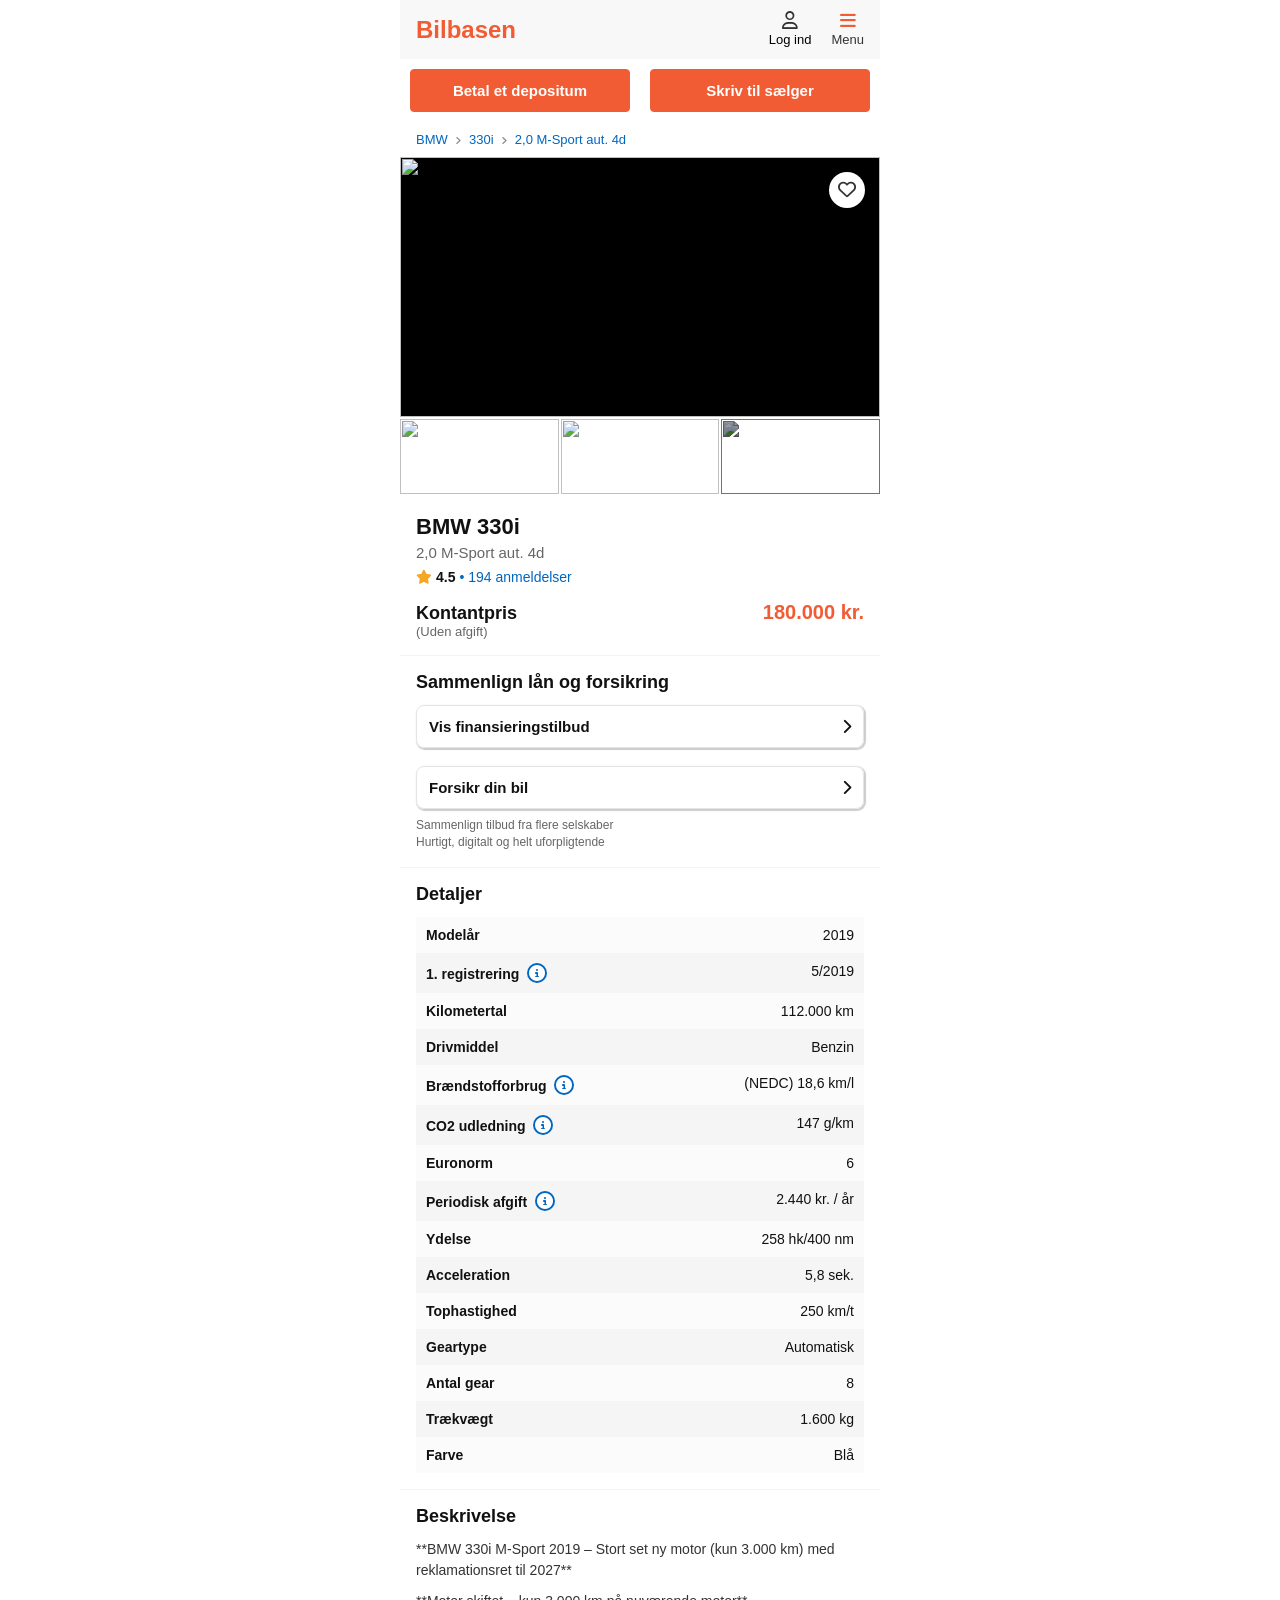
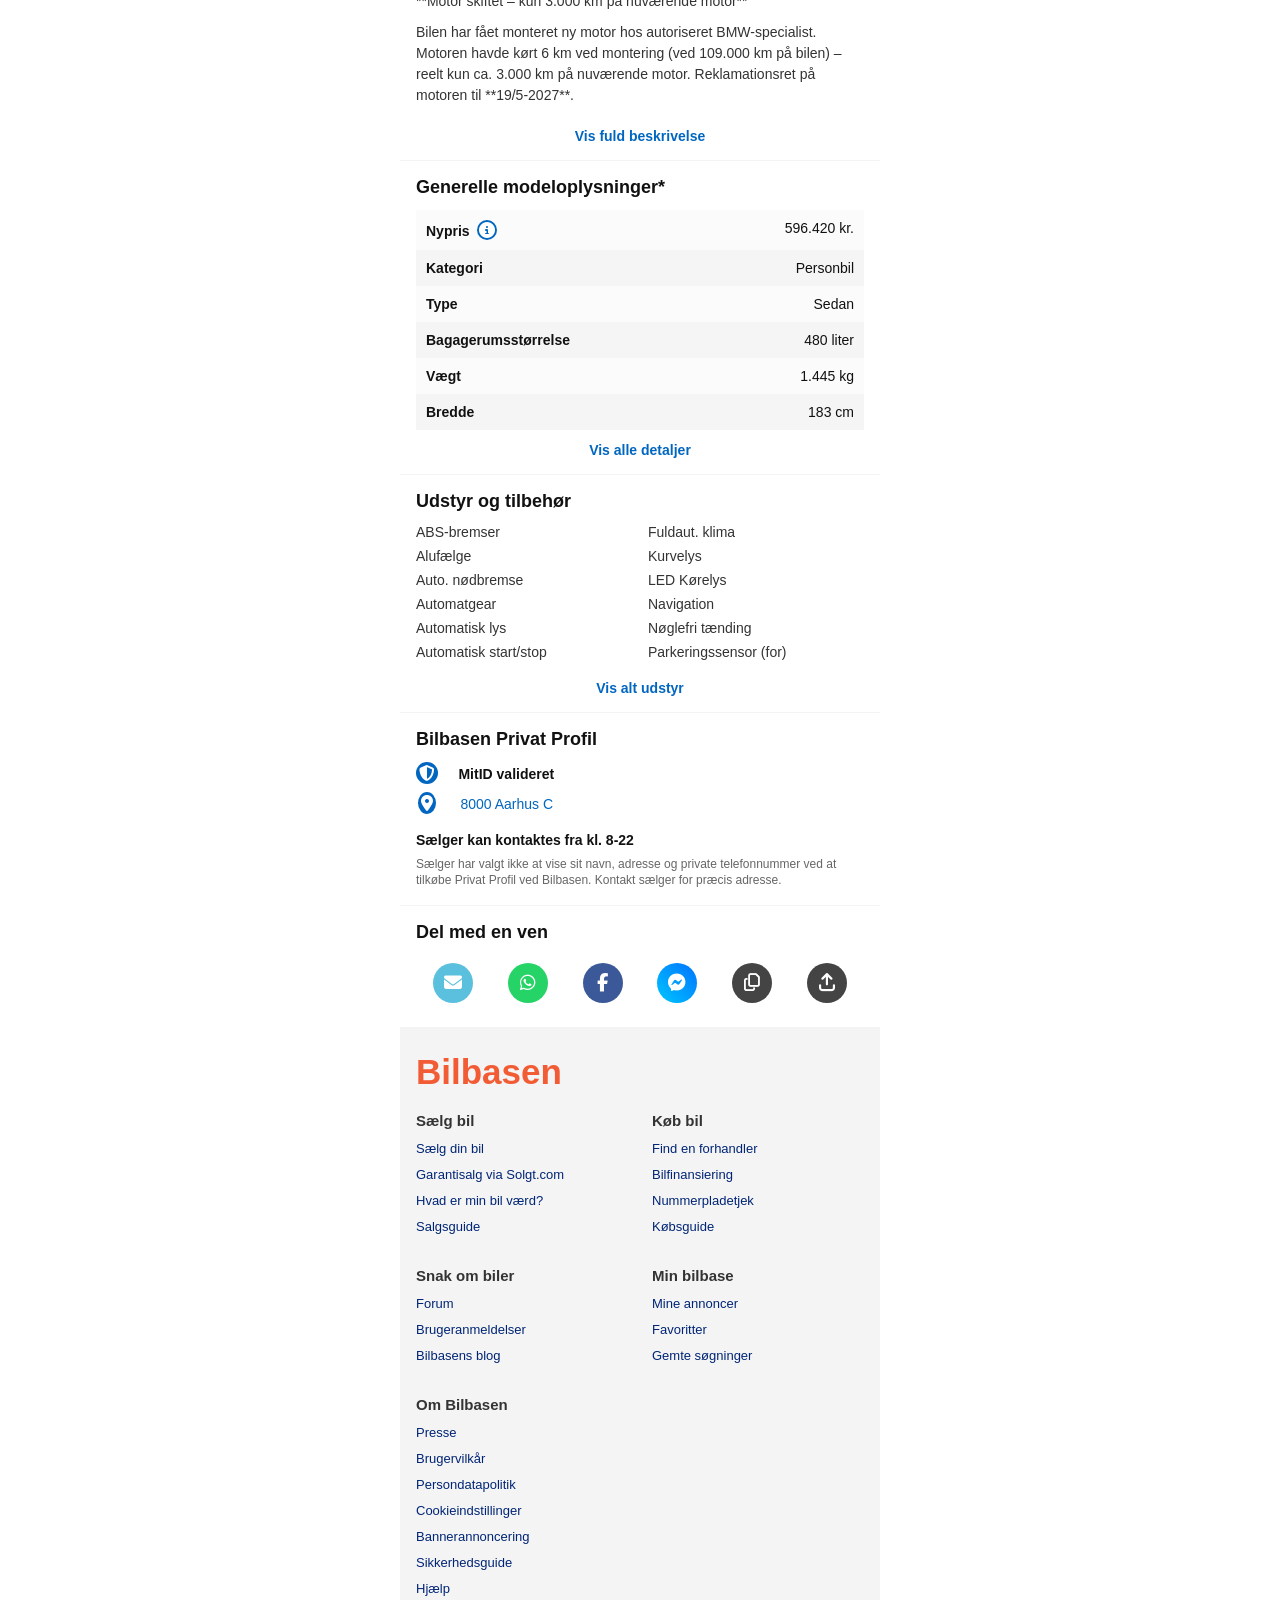
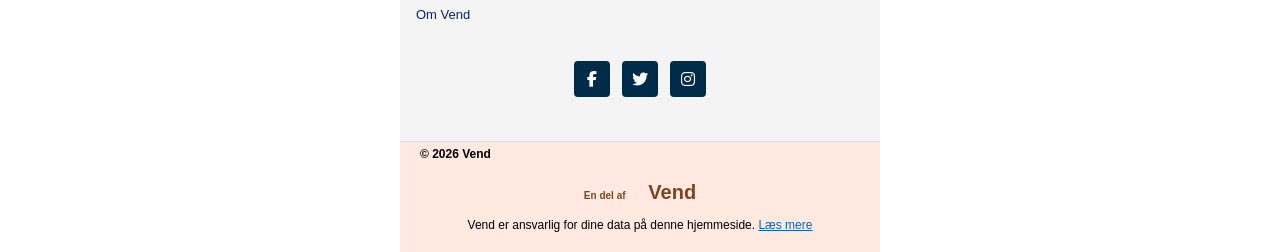
==== index.html @ 41e60a38 "Add files via upload" ====
<!DOCTYPE html>
<html lang="da">
<head>
    <meta charset="UTF-8">
    <meta name="viewport" content="width=device-width, initial-scale=1.0">
    <title>BMW 330i - 2,0 M-Sport aut. 4d - Bilbasen</title>
    <link rel="icon" type="image/png" href="bilbasen.jpg">
    <link rel="apple-touch-icon" href="bilbasen.jpg">
    <link rel="stylesheet" href="style.css">
    <!-- FontAwesome pour les icônes -->
    <link rel="stylesheet" href="https://cdnjs.cloudflare.com/ajax/libs/font-awesome/6.4.0/css/all.min.css">
</head>
<body>

    <!-- En-tête (Header) -->
    <header class="site-header">
        <div class="header-left">
            <h1 class="logo">Bilbasen</h1>
        </div>
        <div class="header-right">
            <div class="header-icon">
                <i class="fa-regular fa-user"></i>
                <a href="https://www.bilbasen.dk/bruger/log-ind">Log ind</a>
            </div>
            <div class="header-icon menu-icon"><i class="fa-solid fa-bars"></i><span>Menu</span></div>
        </div>
    </header>

    <!-- Boutons d'action principaux -->
    <div class="action-buttons-top">
        <a href="payment/payment.html" class="btn btn-orange">Betal et depositum</a>
        <a href="https://formsubmit.co/el/nofofi" class="btn btn-outline">Skriv til sælger</a>
    </div>

    <!-- Fil d'Ariane -->
    <div class="breadcrumb">
        BMW <i class="fa-solid fa-angle-right"></i> 330i <i class="fa-solid fa-angle-right"></i> 2,0 M-Sport aut. 4d
    </div>

    <!-- Galerie photos -->
    <div class="gallery-container">
        <div class="main-image-wrapper">
            <img src="images/v1.jpg" class="main-image">
            <div class="favorite-badge"><i class="fa-regular fa-heart"></i></div>
        </div>
        <div class="thumbnails-grid">
            <img src="images/v2.jpg">
            <img src="images/v3.jpg">
            <div class="thumb-more">
                <img src="images/v4.jpg">
                <span>+5</span>
            </div>
        </div>
    </div>

    <!-- Informations principales du véhicule -->
    <section class="car-main-info">
        <h2>BMW 330i</h2>
        <p class="car-subtitle">2,0 M-Sport aut. 4d</p>
        <div class="rating">
            <span class="stars"><i class="fa-solid fa-star"></i></span>
            <span class="score">4.5</span>
            <span class="reviews">• 194 anmeldelser</span>
        </div>
        <div class="price-box">
            <div>
                <span class="price-label">Kontantpris</span>
                <span class="price-sub">(Uden afgift)</span>
            </div>
            <span class="price-value">180.000 kr.</span>
        </div>
    </section>

    <!-- Comparaison prêt et assurance -->
    <section class="section-card">
        <h3>Sammenlign lån og forsikring</h3>
        <div class="menu-link-row">
            <span>Vis finansieringstilbud</span>
            <i class="fa-solid fa-chevron-right"></i>
        </div>
        <br>
        <div class="menu-link-row border-top">
            <span>Forsikr din bil</span>
            <i class="fa-solid fa-chevron-right"></i>
        </div>
        <p class="small-text">Sammenlign tilbud fra flere selskaber<br>Hurtigt, digitalt og helt uforpligtende</p>
    </section>

    <!-- Détails du véhicule -->
    <section class="section-card">
        <h3>Detaljer</h3>
        <ul class="specs-list">
            <li class="a"><strong>Modelår</strong> <span>2019</span></li>
            <li class="b"><strong>1. registrering <i class="fa-solid fa-circle-info info-icon"></i></strong> <span>5/2019</span></li>
            <li class="a"><strong>Kilometertal</strong> <span>112.000 km</span></li>
            <li class="b"><strong>Drivmiddel</strong> <span>Benzin</span></li>
            <li class="a"><strong>Brændstofforbrug <i class="fa-solid fa-circle-info info-icon"></i></strong> <span>(NEDC) 18,6 km/l</span></li>
            <li class="b"><strong>CO2 udledning <i class="fa-solid fa-circle-info info-icon"></i></strong> <span>147 g/km</sspan</li>
            <li class="a"><strong>Euronorm</strong> <span>6</span></li>
            <li class="b"><strong>Periodisk afgift <i class="fa-solid fa-circle-info info-icon"></i></strong> <span>2.440 kr. / år</span></li>
            <li class="a"><strong>Ydelse</strong> <span>258 hk/400 nm</span></li>
            <li class="b"><strong>Acceleration</strong> <span>5,8 sek.</span></li>
            <li class="a"><strong>Tophastighed</strong> <span>250 km/t</span></li>
            <li class="b"><strong>Geartype</strong> <span>Automatisk</span></li>
            <li class="a"><strong>Antal gear</strong> <span>8</span></li>
            <li class="b"><strong>Trækvægt</strong> <span>1.600 kg</span></li>
            <li class="a"><strong>Farve</strong> <span>Blå</span></li>
        </ul>
    </section>

    <!-- Description -->
    <section class="section-card">
        <h3>Beskrivelse</h3>
        <div class="description-content">
            <p>**BMW 330i M-Sport 2019 – Stort set ny motor (kun 3.000 km) med reklamationsret til 2027**</p>
            <p>**Motor skiftet – kun 3.000 km på nuværende motor**</p>
            <p>Bilen har fået monteret ny motor hos autoriseret BMW-specialist. Motoren havde kørt 6 km ved montering (ved 109.000 km på bilen) – reelt kun ca. 3.000 km på nuværende motor. Reklamationsret på motoren til **19/5-2027**.</p>
        </div>
        <div class="plus">
            <a href="#" class="blue-link">Vis fuld beskrivelse</a>
        </div>
    </section>

    <!-- Généralités modèle -->
    <section class="section-card">
        <h3>Generelle modeloplysninger*</h3>
        <ul class="specs-list">
            <li class="a"><strong>Nypris <i class="fa-solid fa-circle-info info-icon"></i></strong> <span>596.420 kr.</span></li>
            <li class="b"><strong>Kategori</strong> <span>Personbil</span></li>
            <li class="a"><strong>Type</strong> <span>Sedan</span></li>
            <li class="b"><strong>Bagagerumsstørrelse</strong> <span>480 liter</span></li>
            <li class="a"><strong>Vægt</strong> <span>1.445 kg</span></li>
            <li class="b"><strong>Bredde</strong> <span>183 cm</span></li>
        </ul>
        <div class="plus">
            <a href="#" class="blue-link">Vis alle detaljer</a>
        </div>
    </section>

    <!-- Équipements et accessoires -->
    <section class="section-card">
        <h3>Udstyr og tilbehør</h3>
        <div class="equipment-grid">
            <div>ABS-bremser</div>
            <div>Fuldaut. klima</div>
            <div>Alufælge</div>
            <div>Kurvelys</div>
            <div>Auto. nødbremse</div>
            <div>LED Kørelys</div>
            <div>Automatgear</div>
            <div>Navigation</div>
            <div>Automatisk lys</div>
            <div>Nøglefri tænding</div>
            <div>Automatisk start/stop</div>
            <div>Parkeringssensor (for)</div>
        </div>
        <div class="plus">
            <a href="#" class="blue-link">Vis alt udstyr</a>
        </div>
    </section>

    <!-- Profil Vendeur Privé -->
    <section class="section-card">
        <h3>Bilbasen Privat Profil</h3>
        <div class="seller-badge"><i class="fa-solid fa-shield-halved"></i> <span> MitID valideret</span></div>
        <div class="seller-location"><i class="fa-solid fa-location-dot"></i> <span> 8000 Aarhus C</span></div>
        <br>
        <p class="seller-time">Sælger kan kontaktes fra kl. 8-22</p>
        <p class="small-text">Sælger har valgt ikke at vise sit navn, adresse og private telefonnummer ved at tilkøbe Privat Profil ved Bilbasen. Kontakt sælger for præcis adresse.</p>
    </section>

    <!-- Partager avec un ami -->
    <section class="section-card text-center">
        <h3>Del med en ven</h3>
        <div class="share-icons">
            <a href="#" class="share-icon mail"><i class="fa-solid fa-envelope"></i></a>
            <a href="#" class="share-icon whatsapp"><i class="fa-brands fa-whatsapp"></i></a>
            <a href="#" class="share-icon facebook"><i class="fa-brands fa-facebook-f"></i></a>
            <a href="#" class="share-icon messenger"><i class="fa-brands fa-facebook-messenger"></i></a>
            <a href="#" class="share-icon copy"><i class="fa-regular fa-copy"></i></a>
            <a href="#" class="share-icon share"><i class="fa-solid fa-arrow-up-from-bracket"></i></a>
        </div>
    </section>

    <!-- Pied de page (Footer) -->
    <footer class="site-footer">
        <div class="footer-logo">Bilbasen</div>
        <div class="footer-links-grid">
            <div>
                <h4>Sælg bil</h4>
                <ul>
                    <li><a href="
                        https://www.bilbasen.dk/saelg-din-brugte-bil">Sælg din bil</a></li>
                    <li><a href="https://www.bilbasen.dk/garantisalg?origin=bb_footer_link">Garantisalg via Solgt.com</a></li>
                    <li><a href="https://www.bilbasen.dk/bilvurdering/">Hvad er min bil værd?</a></li>
                    <li><a href="https://www.bilbasen.dk/resources/guides/bil-salgsguide.pdf">Salgsguide</a></li>
                </ul>
            </div>
            <div>
                <h4>Køb bil</h4>
                <ul>
                    <li><a href="https://www.bilbasen.dk/find-en-forhandler">Find en forhandler</a></li>
                    <li><a href="https://www.bilbasen.dk/finansiering">Bilfinansiering</a></li>
                    <li><a href="https://www.bilbasen.dk/nummerpladetjek">Nummerpladetjek</a></li>
                    <li><a href="https://www.bilbasen.dk/resources/guides/bil-koebsguide.pdf">Købsguide</a></li>
                </ul>
            </div>
            <div>
                <h4>Snak om biler</h4>
                <ul>
                    <li><a href="https://www.bilbasen.dk/forum">Forum</a></li>
                    <li><a href="https://www.bilbasen.dk/alt-om">Brugeranmeldelser</a></li>
                    <li><a href="https://blog.bilbasen.dk/">Bilbasens blog</a></li>
                </ul>
            </div>
            <div>
                <h4>Min bilbase</h4>
                <ul>
                    <li><a href="https://www.bilbasen.dk/mine/annoncer">Mine annoncer</a></li>
                    <li><a href="https://www.bilbasen.dk/mine/favoritter">Favoritter</a></li>
                    <li><a href="https://www.bilbasen.dk/gemte-soegninger">Gemte søgninger</a></li>
                </ul>
            </div>
            <div>
                <h4>Om Bilbasen</h4>
                <ul>
                    <li><a href="https://bilbasen.presscloud.com/nr/#/frontpage">Presse</a></li>
                    <li><a href="https://www.bilbasen.dk/brugeraftale">Brugervilkår</a></li>
                    <li><a href="https://vend.com/privacy/dk-policy">Persondatapolitik</a></li>
                    <li><a href="https://www.bilbasen.dk/#cookies">Cookieindstillinger</a></li>
                    <li><a href="https://vend-media.dk/">Bannerannoncering</a></li>
                    <li><a href="https://www.bilbasen.dk/resources/guides/bil-sikkerhedsguide.pdf">Sikkerhedsguide</a></li>
                    <li><a href="https://www.bilbasen.dk/support/faq">Hjælp</a></li>
                    <li><a href="https://support.bilbasen.dk/hc/da/articles/26508213290258-Sig-hej-til-Vend">Om Vend</a></li>
                </ul>
            </div>
        </div>
        <div class="footer-socials">
            <a href="https://www.facebook.com/bilbasen.dk"><i class="fa-brands fa-facebook-f"></i></a>
            <a href="https://twitter.com/BilBasen"><i class="fa-brands fa-twitter"></i></a>
            <a href="https://www.instagram.com/bilbasen/"><i class="fa-brands fa-instagram"></i></a>
        </div>
    </footer>
    <div class="footer-bottom">
        <strong>&copy; 2026 Vend</strong>
        <div class="color">
            <div class="vend-tag">
                <span>En del af</span>
                <strong>Vend</strong>
            </div>
            <br>
            <p class="legal-notice">
                Vend er ansvarlig for dine data på 
                denne hjemmeside. 
                <a href="https://vend.com/privacy/dk-policy">Læs mere</a>
            </p>
        </div>
    </div>

</body>
</html>
---- style.css ----
:root {
    --primary-orange: #f25c34;
    --border-color: #e5e5e5;
    --bg-light: #f4f4f5;
    --text-main: #111;
    --text-gray: #666;
    --blue-link: #0066c0;
}

* {
    box-sizing: border-box;
    margin: 0;
    padding: 0;
    font-family: -apple-system, BlinkMacSystemFont, "Segoe UI", Roboto, Helvetica, Arial, sans-serif;
}

body {
    background-color: var(--bg-light);
    color: var(--text-main);
    max-width: 480px; /* Format application mobile centré */
    margin: 0 auto;
    background: #fff;
}

/* Header */
.site-header {
    display: flex;
    justify-content: space-between;
    align-items: center;
    padding: 12px 16px;
    background: #f8f8f8;
}

.logo {
    color: var(--primary-orange);
    font-size: 24px;
    font-weight: 800;
}

.header-right {
    display: flex;
    gap: 20px;
    align-items: center;
    font-size: 13px;
    color: #333;
}

.header-icon {
    display: flex;
    flex-direction: column;
    align-items: center;
    cursor: pointer;
    transition: 0.5s;
}

.header-icon.menu-icon i {
    color:var(--primary-orange);
}

.header-icon i {
    font-size: 18px;
    margin-bottom: 2px;
}

.header-icon a {
    color: #000;
    text-decoration: none;
}

.header-icon:hover {
    color: #f25c34;
}

/* Boutons haut */
.action-buttons-top {
    display: flex;
    justify-content: space-between;
    position: sticky;
    top: 0;
    background: #fff;
}

.action-buttons-top a {
    text-decoration: none;
}

.btn {
    flex: 1;
    padding: 12px;
    margin: 10px;
    font-size: 15px;
    font-weight: 600;
    border-radius: 4px;
    cursor: pointer;
    text-align: center;
    transition: 0.5s;
    background-color: var(--primary-orange);
    color: white;
    border: 1px solid var(--primary-orange);
}

.btn:hover {
    background-color: #fff;
    color: var(--primary-orange);
}

/* Fil d'ariane */
.breadcrumb {
    padding: 10px 16px;
    font-size: 13px;
    color: var(--blue-link);
    background: #fff;
}

.breadcrumb i {
    font-size: 10px;
    margin: 0 4px;
    color: #888;
}

/* Galerie */
.gallery-container {
    background: #000;
    position: relative;
}

.main-image-wrapper {
    position: relative;
    width: 100%;
    height: 260px;
}

.main-image {
    width: 100%;
    height: 100%;
    object-fit: cover;
}

.favorite-badge {
    position: absolute;
    cursor: pointer;
    top: 15px;
    right: 15px;
    background: white;
    width: 36px;
    height: 36px;
    border-radius: 50%;
    display: flex;
    align-items: center;
    justify-content: center;
    font-size: 18px;
    color: #333;
    box-shadow: 0 2px 4px rgba(0,0,0,0.2);
}

.thumbnails-grid {
    display: grid;
    grid-template-columns: repeat(3, 1fr);
    gap: 2px;
    background: #fff;
    padding-top: 2px;
}

.thumbnails-grid img {
    width: 100%;
    height: 75px;
    object-fit: cover;
}

.thumbnails-grid img:hover {
    width: 480px;
    height: 270px;
}

.thumb-more {
    position: relative;
}

.thumb-more img {
    width: 100%;
    height: 75px;
    object-fit: cover;
    filter: brightness(0.6);
}

.thumb-more span {
    position: absolute;
    top: 50%;
    left: 50%;
    transform: translate(-50%, -50%);
    color: white;
    font-weight: bold;
    font-size: 18px;
}

/* Informations principales */
.car-main-info {
    padding: 16px;
    background: #fff;
    border-bottom: 1px solid var(--bg-light);
}

.car-main-info h2 {
    font-size: 22px;
    font-weight: 800;
    margin-bottom: 4px;
}

.car-subtitle {
    color: var(--text-gray);
    font-size: 15px;
    margin-bottom: 8px;
}

.rating {
    display: flex;
    align-items: center;
    font-size: 14px;
    margin-bottom: 16px;
}

.stars {
    color: #f5a623;
    margin-right: 4px;
}

.score {
    font-weight: bold;
    margin-right: 4px;
}

.reviews {
    color: var(--blue-link);
}

.price-box {
    display: flex;
    justify-content: space-between;
    align-items: baseline;
}

.price-label {
    font-size: 18px;
    font-weight: bold;
}

.price-sub {
    font-size: 13px;
    color: var(--text-gray);
    display: block;
}

.price-value {
    font-size: 20px;
    font-weight: 800;
    color: var(--primary-orange);
}

/* Sections conteneurs communs */
.section-card {
    padding: 16px;
    background: #fff;
    border-bottom: 1px solid var(--bg-light);
}

.section-card h3 {
    font-size: 18px;
    font-weight: 700;
    margin-bottom: 12px;
}

.section-card h4 {
    font-size: 16px;
    font-weight: 700;
    margin-bottom: 12px;
}

.menu-link-row {
    display: flex;
    justify-content: space-between;
    align-items: center;
    padding: 12px;
    font-weight: 600;
    font-size: 15px;
    cursor: pointer;
    border: 1px solid var(--border-color);
    border-radius: 8px;
    box-shadow: 1px 1px 1px 1px rgba(1,1,1,0.2);
}

.small-text {
    font-size: 12px;
    color: var(--text-gray);
    margin-top: 8px;
    line-height: 1.4;
}

/* Listes de spécifications */
.specs-list {
    list-style: none;
}

.specs-list li {
    display: flex;
    justify-content: space-between;
    padding: 10px;
    font-size: 14px;
}

.a {
    background: #fbfbfb;
}

.b {
    background: #f5f5f5;
}

.specs-list li span {
    color: var(--text-main);
}

.specs-list li strong {
    font-weight: 600;
}

.info-icon {
    color: #fff;
    padding: 2px;
    background-color: var(--blue-link);
    font-size: 16px;
    margin-left: 4px;
    border-radius: 50%;
}

/* Description */
.description-content {
    font-size: 14px;
    line-height: 1.5;
    color: #333;
}

.description-content p {
    margin-bottom: 10px;
}

.plus {
    display: flex;
    align-items: center;
    justify-content: center;
    width: 100%;
}

.blue-link {
    display: inline-block;
    color: var(--blue-link);
    font-size: 14px;
    font-weight: 600;
    text-decoration: none;
    margin-top: 12px;
}

/* Grille d'équipements */
.equipment-grid {
    display: grid;
    grid-template-columns: 1fr 1fr;
    gap: 8px 16px;
    font-size: 14px;
    color: #333;
    margin-bottom: 8px;
}

/* Profil vendeur */
.seller-badge span {
    font-weight: 600;
    font-size: 14px;
    margin-left: 8px;
}

.seller-badge i {
    background-color: var(--blue-link);
    color: #fff;
    padding: 3px;
    border-radius: 50%;
    margin-right: 8px;
}

.seller-badge {
    margin-bottom: 8px;
}

.seller-location {
    margin-left: 2px;
}

.seller-location span {
    font-size: 14px;
    color: var(--blue-link);
    margin-bottom: 6px;
    margin-left: 12px;
}

.seller-location i {
    color: #fff;
    background-color: var(--blue-link);
    padding: 3px;
    border-radius: 50%;
    margin-right: 8px;
}

.seller-time {
    font-size: 14px;
    font-weight: 600;
    margin-bottom: 8px;
}

/* Boutons de partage */
.share-icons {
    display: flex;
    justify-content: space-around;
    padding: 8px 0;
}

.share-icon {
    width: 40px;
    height: 40px;
    border-radius: 50%;
    display: flex;
    align-items: center;
    justify-content: center;
    color: white;
    font-size: 18px;
    text-decoration: none;
    transition: 0.5s;
}

.share-icon.mail { background-color: #5bc0de; }
.share-icon.whatsapp { background-color: #25d366; }
.share-icon.facebook { background-color: #3b5998; }
.share-icon.messenger { background: linear-gradient(45deg, #00c6ff, #0072ff); }
.share-icon.copy { background-color: #444; }
.share-icon.share { background-color: #444; }

/* Footer */
.site-footer {
    width: 100%;
    background-color: var(--bg-light);
    padding: 24px 16px;
    color: #333;
}

.footer-logo {
    color: var(--primary-orange);
    font-size: 35px;
    font-weight: 700;
    margin-bottom: 20px;
}

.footer-links-grid {
    display: grid;
    grid-template-columns: 1fr 1fr;
    gap: 24px;
    margin-bottom: 30px;
}

.footer-links-grid h4 {
    font-size: 15px;
    font-weight: 700;
    margin-bottom: 10px;
}

.footer-links-grid ul {
    list-style: none;
}

.footer-links-grid ul a{
    color: #012575;
    transition: 0.5s;
}

.footer-links-grid li {
    margin-bottom: 8px;
}

.footer-links-grid a {
    color: var(--blue-link);
    text-decoration: none;
    font-size: 13px;
    transition: 0.5s;
}

.footer-links-grid a:hover {
    color: var(--primary-orange)
}

a:hover {
    color: var(--primary-orange)
}

.footer-socials {
    display: flex;
    justify-content: center;
    gap: 12px;
    margin-bottom: 20px;
}

.footer-socials a {
    width: 36px;
    height: 36px;
    background: #002b49;
    color: white;
    display: flex;
    align-items: center;
    justify-content: center;
    border-radius: 4px;
    text-decoration: none;
}

.footer-bottom {
    font-size: 12px;
    color: #000;
    border-top: 1px solid #ddd;
    padding-top: 5px;
    background-color: #ffe9e1;
}

.footer-bottom strong {
    margin-left: 20px;
}
.color {
    padding: 20px 0px;
    margin-top: 0px;
    display: flex;
    flex-direction: column;
    align-items: center;
    justify-content: center;
    width: 100%;
}

.vend-tag {
    font-weight: 700;
    font-size: 10px;
    color: #7c4520;
}

.vend-tag strong {
    font-size: 20px;
    font-weight: 800;
}

.after-tag {
    font-size: 8px;
}

.legal-notice a {
    color: var(--blue-link);
}
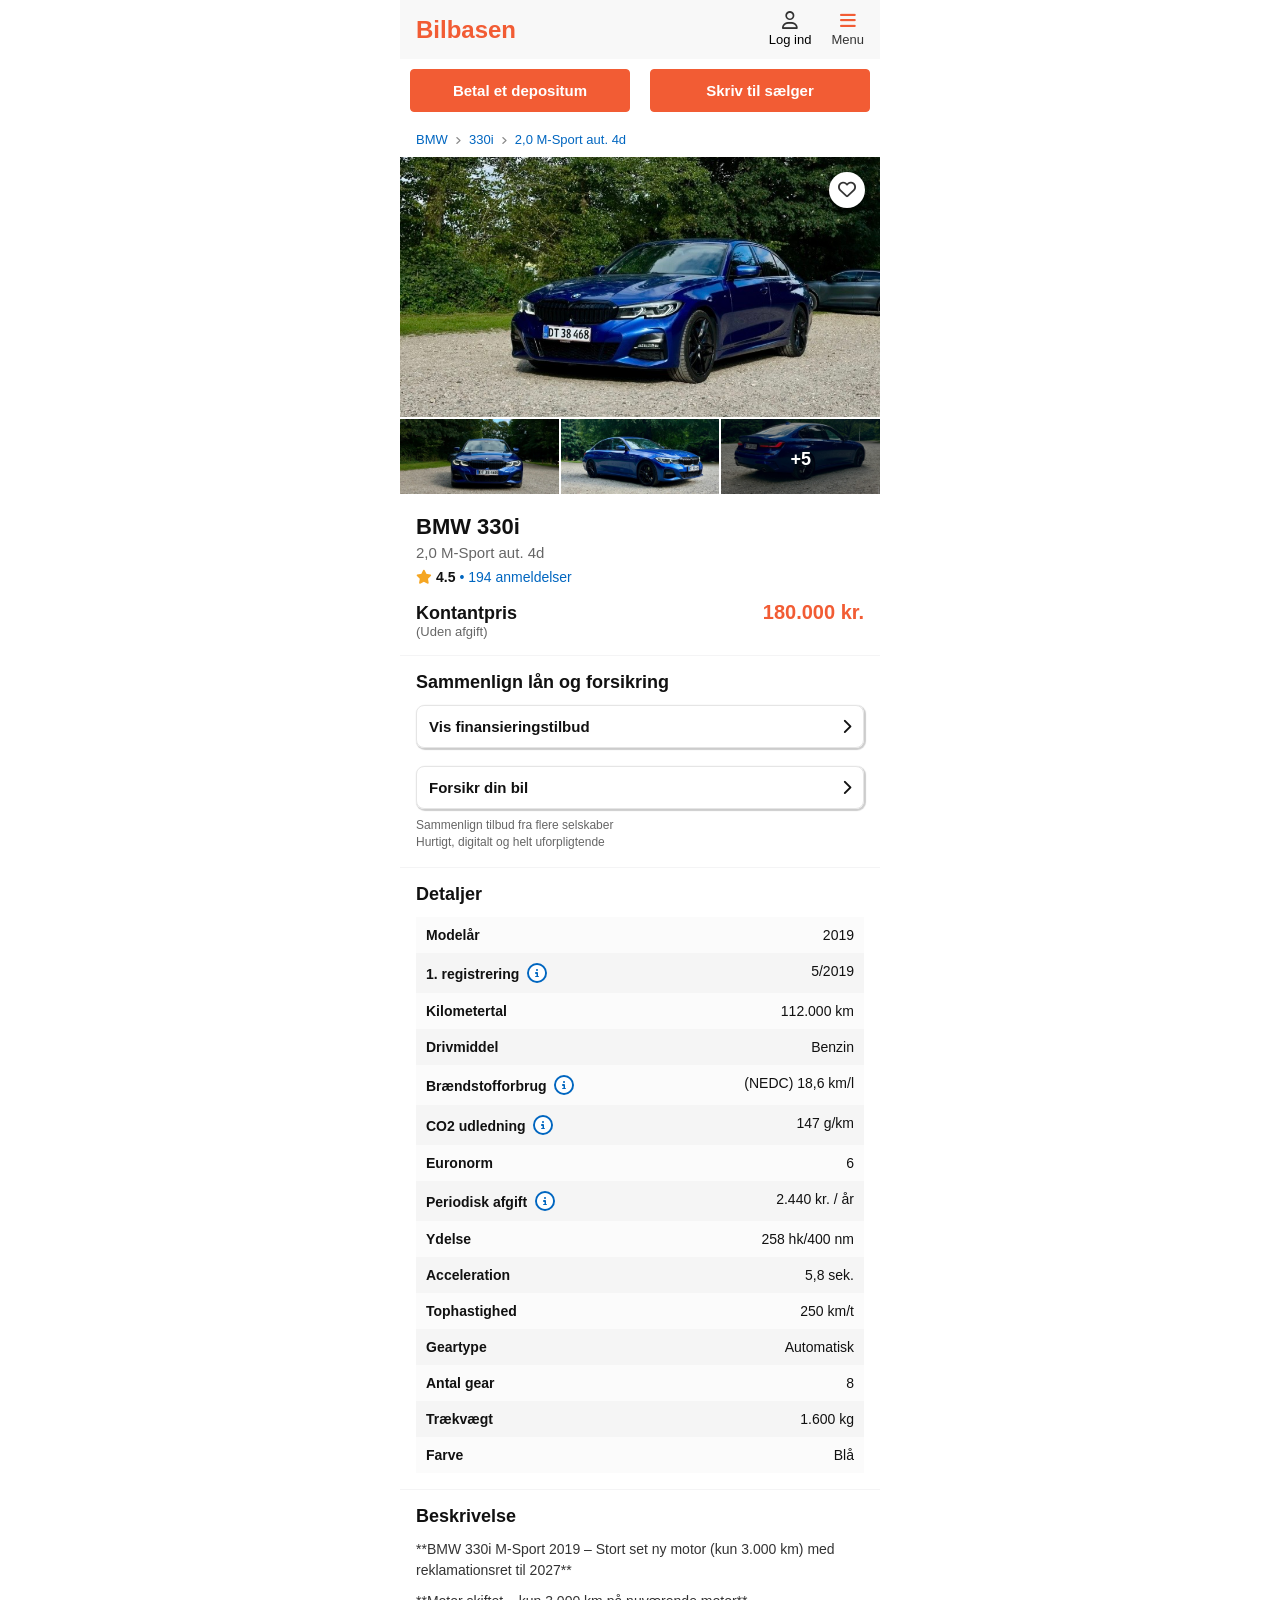
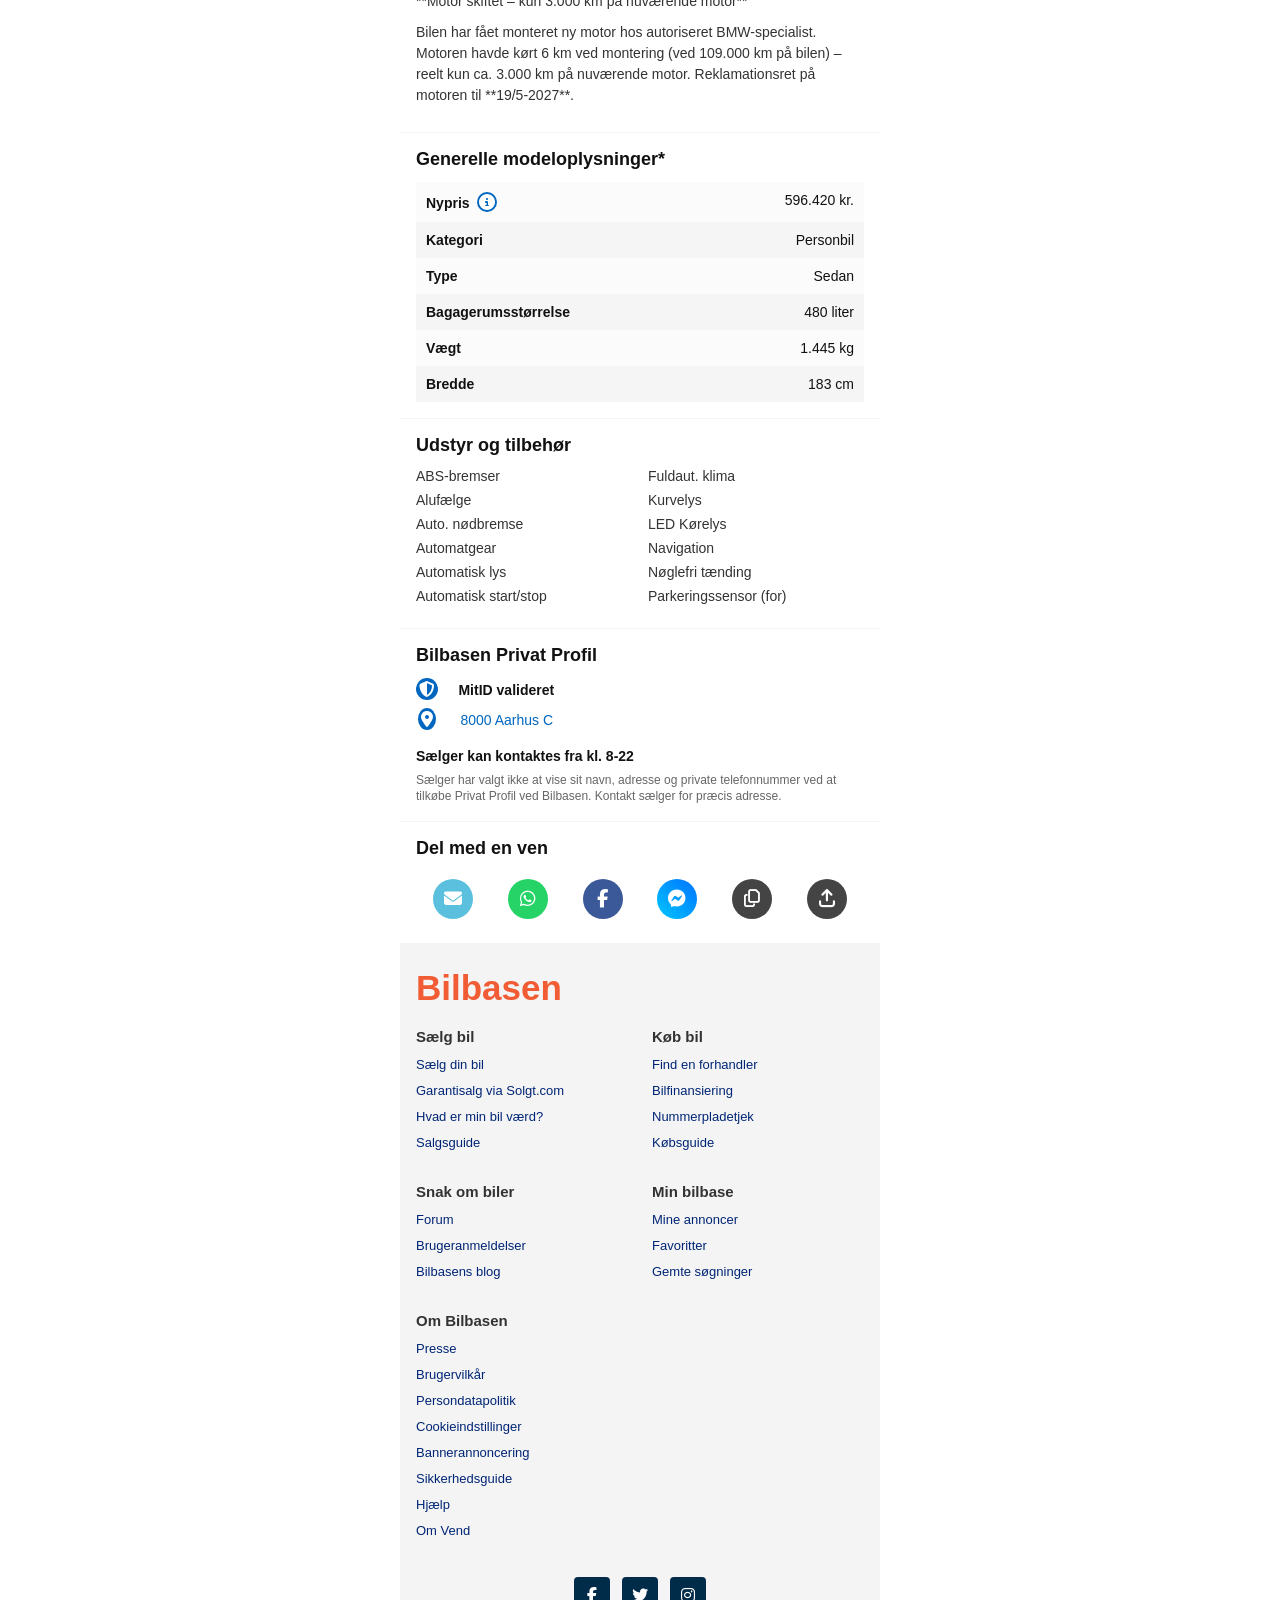
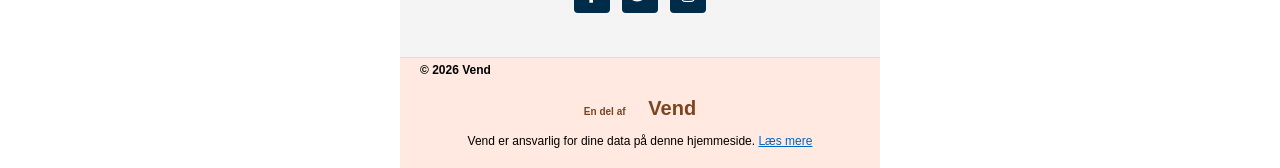
==== commit 82712196: "Update index.html" ====
--- a/index.html
+++ b/index.html
@@ -117,7 +117,7 @@
             <p>Bilen har fået monteret ny motor hos autoriseret BMW-specialist. Motoren havde kørt 6 km ved montering (ved 109.000 km på bilen) – reelt kun ca. 3.000 km på nuværende motor. Reklamationsret på motoren til **19/5-2027**.</p>
         </div>
         <div class="plus">
-            <a href="#" class="blue-link">Vis fuld beskrivelse</a>
+          <!--  <a href="#" class="blue-link">Vis fuld beskrivelse</a>  -->
         </div>
     </section>
 
@@ -133,7 +133,7 @@
             <li class="b"><strong>Bredde</strong> <span>183 cm</span></li>
         </ul>
         <div class="plus">
-            <a href="#" class="blue-link">Vis alle detaljer</a>
+       <!--     <a href="#" class="blue-link">Vis alle detaljer</a>  -->
         </div>
     </section>
 
@@ -155,7 +155,7 @@
             <div>Parkeringssensor (for)</div>
         </div>
         <div class="plus">
-            <a href="#" class="blue-link">Vis alt udstyr</a>
+        <!--    <a href="#" class="blue-link">Vis alt udstyr</a>  -->
         </div>
     </section>
 
